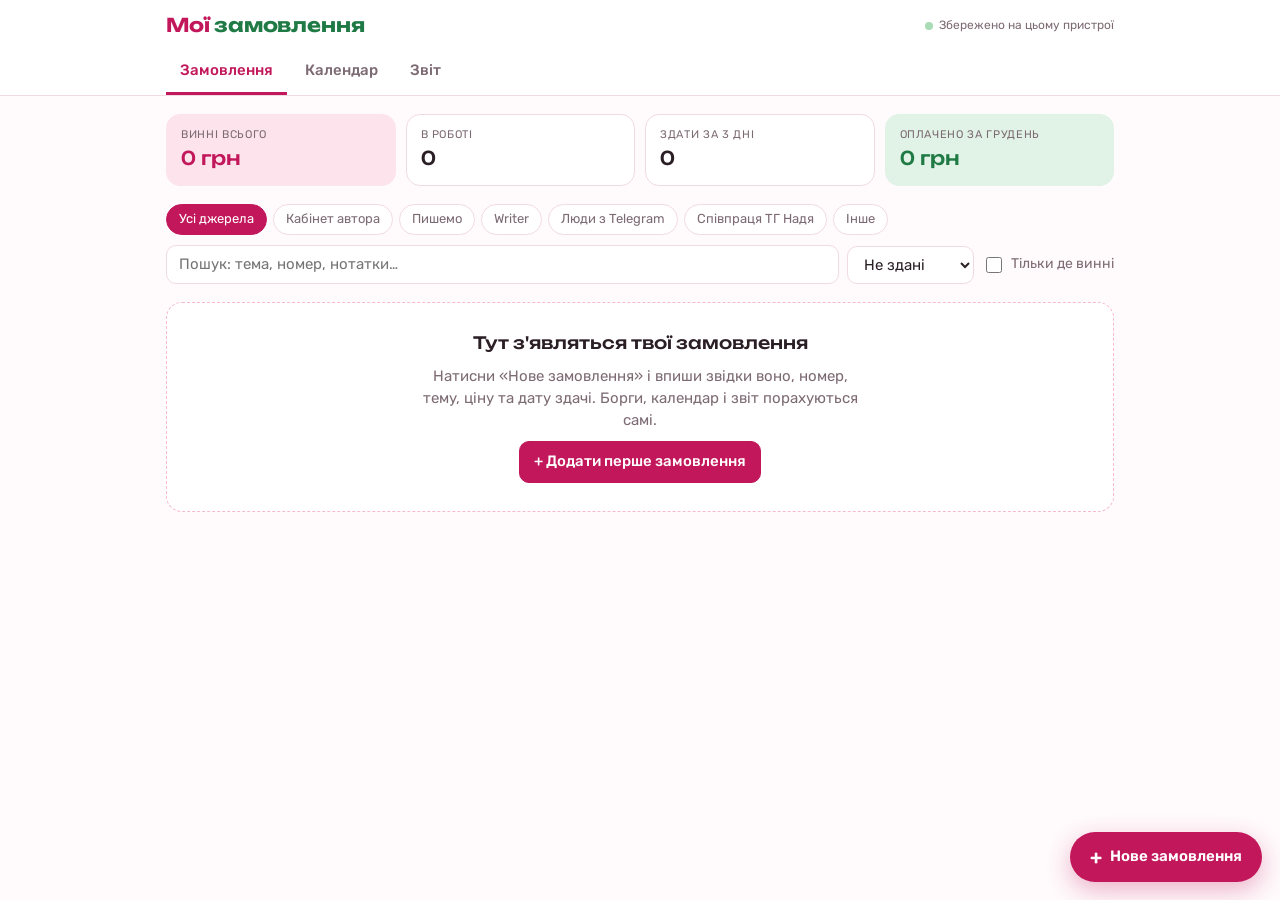
==== zarobitky/index.html @ 58fcaf8e "Add lab and seminar work types to earnings tracker Keep an order's type selectable in the form even " ====
<!doctype html>
<html lang="uk">
<head>
<meta charset="utf-8">
<meta name="viewport" content="width=device-width,initial-scale=1,viewport-fit=cover">
</head>
<body style="margin:0">
<title>Мої замовлення</title>
<link rel="preconnect" href="https://fonts.googleapis.com">
<link rel="preconnect" href="https://fonts.gstatic.com" crossorigin>
<link rel="stylesheet" href="https://fonts.googleapis.com/css2?family=Unbounded:wght@500;700&family=Rubik:wght@400;500;600&display=swap">
<style>
/* Layout: sticky top bar + three tabs (замовлення / календар / звіт), one centered column ≤ 980px; cards stack on phone. */
:root {
  --white: #ffffff;
  --pink-l: #fde4ec;
  --pink-m: #f7b9cc;
  --pink-d: #c2185b;
  --green-l: #e1f3e6;
  --green-m: #a8dbb6;
  --green-d: #1f7a45;
  --ink: #2b1f26;
  --muted: #7d6b74;
  --line: #f1dbe3;
  --bg: #fffafc;
  --warn: #b45309;
  --font-display: "Unbounded", "Rubik", system-ui, sans-serif;
  --font-body: "Rubik", system-ui, -apple-system, "Segoe UI", sans-serif;
  color-scheme: light;
}
* { box-sizing: border-box; }
html, body { background: var(--bg); color: var(--ink); }
body { font-family: var(--font-body); font-size: 15px; line-height: 1.45; -webkit-font-smoothing: antialiased; }
button, input, select, textarea { font: inherit; color: inherit; }
button { cursor: pointer; }
:focus-visible { outline: 2px solid var(--pink-d); outline-offset: 2px; }
.num { font-variant-numeric: tabular-nums; }

.top {
  position: sticky; top: env(safe-area-inset-top, 0px); z-index: 20;
  background: var(--white); border-bottom: 1px solid var(--line);
}
.top-in { max-width: 980px; margin: 0 auto; padding: 12px 16px 0; display: flex; flex-direction: column; gap: 10px; }
.brand { display: flex; align-items: center; justify-content: space-between; gap: 12px; flex-wrap: wrap; }
.brand h1 { font-family: var(--font-display); font-weight: 700; font-size: 19px; margin: 0; letter-spacing: -0.01em; color: var(--pink-d); }
.brand h1 span { color: var(--green-d); }
.save-state { font-size: 12px; color: var(--muted); display: flex; align-items: center; gap: 6px; }
.save-state i { width: 8px; height: 8px; border-radius: 50%; background: var(--green-m); display: inline-block; }
.save-state.busy i { background: var(--pink-m); }
.tabs { display: flex; gap: 4px; overflow-x: auto; }
.tab {
  border: 0; background: none; padding: 10px 14px 11px; font-weight: 500; color: var(--muted);
  border-bottom: 3px solid transparent; white-space: nowrap;
}
.tab[aria-selected="true"] { color: var(--pink-d); border-bottom-color: var(--pink-d); }

main { max-width: 980px; margin: 0 auto; padding: 18px 16px 110px; display: flex; flex-direction: column; gap: 18px; }

.btn {
  border: 1px solid var(--line); background: var(--white); border-radius: 10px; padding: 9px 14px; font-weight: 500;
  display: inline-flex; align-items: center; gap: 6px;
}
.btn:hover { border-color: var(--pink-m); }
.btn.pink { background: var(--pink-d); border-color: var(--pink-d); color: var(--white); }
.btn.pink:hover { background: #a3134b; }
.btn.green { background: var(--green-d); border-color: var(--green-d); color: var(--white); }
.btn.soft-g { background: var(--green-l); border-color: var(--green-l); color: var(--green-d); }
.btn.soft-p { background: var(--pink-l); border-color: var(--pink-l); color: var(--pink-d); }
.btn.sm { padding: 5px 10px; font-size: 13px; border-radius: 8px; }
.btn.ghost { border-color: transparent; background: transparent; }

.fab {
  position: fixed; right: 18px; bottom: calc(18px + env(safe-area-inset-bottom, 0px)); z-index: 30;
  background: var(--pink-d); color: var(--white); border: 0; border-radius: 999px; padding: 14px 20px;
  font-weight: 600; box-shadow: 0 8px 24px rgba(194, 24, 91, .32); display: flex; align-items: center; gap: 8px;
}
.fab b { font-size: 20px; line-height: 1; }

/* summary strip */
.summary { display: grid; grid-template-columns: repeat(4, minmax(0, 1fr)); gap: 10px; }
.stat { background: var(--white); border: 1px solid var(--line); border-radius: 14px; padding: 12px 14px; display: flex; flex-direction: column; gap: 2px; min-width: 0; }
.stat small { font-size: 11px; text-transform: uppercase; letter-spacing: .06em; color: var(--muted); }
.stat strong { font-family: var(--font-display); font-weight: 500; font-size: 19px; white-space: nowrap; overflow: hidden; text-overflow: ellipsis; }
.stat.g { background: var(--green-l); border-color: var(--green-l); }
.stat.g strong { color: var(--green-d); }
.stat.p { background: var(--pink-l); border-color: var(--pink-l); }
.stat.p strong { color: var(--pink-d); }
@media (max-width: 640px) { .summary { grid-template-columns: repeat(2, minmax(0, 1fr)); } }

/* filters */
.filters { display: flex; flex-direction: column; gap: 10px; }
.chips { display: flex; gap: 6px; flex-wrap: wrap; }
.chip {
  border: 1px solid var(--line); background: var(--white); border-radius: 999px; padding: 5px 12px; font-size: 13px; color: var(--muted);
}
.chip[aria-pressed="true"] { background: var(--pink-d); border-color: var(--pink-d); color: var(--white); }
.frow { display: flex; gap: 8px; flex-wrap: wrap; align-items: center; }
.frow input[type="search"], .frow select {
  border: 1px solid var(--line); background: var(--white); border-radius: 10px; padding: 8px 12px; min-width: 0;
}
.frow input[type="search"] { flex: 1 1 200px; }
.check { display: inline-flex; align-items: center; gap: 6px; font-size: 14px; color: var(--muted); }
.check input { accent-color: var(--pink-d); width: 16px; height: 16px; }

/* order cards */
.list { display: flex; flex-direction: column; gap: 10px; }
.group-h { font-size: 12px; text-transform: uppercase; letter-spacing: .07em; color: var(--muted); margin: 8px 0 0; }
.card {
  background: var(--white); border: 1px solid var(--line); border-radius: 14px; padding: 14px 16px;
  display: grid; grid-template-columns: minmax(0, 1fr) auto; gap: 8px 16px; cursor: pointer;
}
.card:hover { border-color: var(--pink-m); }
.card.overdue { border-color: var(--pink-d); }
.c-main { min-width: 0; display: flex; flex-direction: column; gap: 6px; }
.c-meta { display: flex; gap: 6px; flex-wrap: wrap; align-items: center; font-size: 12.5px; color: var(--muted); }
.c-topic { font-weight: 600; font-size: 16px; overflow-wrap: anywhere; }
.src { border-radius: 6px; padding: 2px 8px; font-weight: 500; font-size: 12px; }
.pill { border-radius: 999px; padding: 2px 9px; font-size: 12px; font-weight: 500; }
.st-work { background: var(--pink-l); color: var(--pink-d); }
.st-rev { background: #fff1d6; color: var(--warn); }
.st-done { background: var(--green-l); color: var(--green-d); }
.c-dates { display: flex; gap: 14px; flex-wrap: wrap; font-size: 13px; }
.c-dates span b { font-weight: 500; }
.late { color: var(--pink-d); font-weight: 600; }
.soon { color: var(--warn); font-weight: 600; }
.c-money { text-align: right; display: flex; flex-direction: column; gap: 4px; align-items: flex-end; }
.c-price { font-family: var(--font-display); font-weight: 500; font-size: 17px; }
.c-left { font-size: 13px; }
.c-left.debt { color: var(--pink-d); font-weight: 600; }
.c-left.ok { color: var(--green-d); font-weight: 500; }
.bar { width: 120px; max-width: 100%; height: 6px; border-radius: 99px; background: var(--pink-l); overflow: hidden; }
.bar i { display: block; height: 100%; background: var(--green-d); border-radius: 99px; }
.c-actions { grid-column: 1 / -1; display: flex; gap: 6px; flex-wrap: wrap; }
@media (max-width: 560px) {
  .card { grid-template-columns: minmax(0, 1fr); }
  .c-money { text-align: left; align-items: flex-start; flex-direction: row; flex-wrap: wrap; gap: 4px 12px; align-items: center; }
}

.empty {
  background: var(--white); border: 1px dashed var(--pink-m); border-radius: 16px; padding: 28px 20px; text-align: center;
  display: flex; flex-direction: column; gap: 10px; align-items: center; color: var(--muted);
}
.empty h3 { font-family: var(--font-display); font-weight: 500; color: var(--ink); margin: 0; font-size: 17px; }
.empty p { margin: 0; max-width: 44ch; }

/* calendar */
.cal-head { display: flex; align-items: center; justify-content: space-between; gap: 10px; flex-wrap: wrap; }
.cal-head h2, .rep-head h2 { font-family: var(--font-display); font-weight: 500; font-size: 18px; margin: 0; }
.nav { display: flex; gap: 6px; }
.legend { display: flex; gap: 14px; flex-wrap: wrap; font-size: 12.5px; color: var(--muted); }
.legend span::before { content: ""; display: inline-block; width: 10px; height: 10px; border-radius: 3px; margin-right: 5px; vertical-align: -1px; background: var(--c); }
.cal-wrap { overflow-x: auto; }
.cal { display: grid; grid-template-columns: repeat(7, minmax(0, 1fr)); gap: 4px; min-width: 330px; }
.dow { font-size: 11px; text-transform: uppercase; letter-spacing: .06em; color: var(--muted); text-align: center; padding: 4px 0; }
.day {
  background: var(--white); border: 1px solid var(--line); border-radius: 10px; min-height: 84px; padding: 5px;
  display: flex; flex-direction: column; gap: 3px; text-align: left; min-width: 0;
}
.day.out { background: transparent; border-color: transparent; color: var(--muted); opacity: .5; }
.day.today { border-color: var(--green-d); box-shadow: inset 0 0 0 1px var(--green-d); }
.day.sel { background: var(--pink-l); border-color: var(--pink-m); }
.day .d { font-size: 12.5px; font-weight: 600; }
.ev { font-size: 11px; border-radius: 5px; padding: 1px 5px; white-space: nowrap; overflow: hidden; text-overflow: ellipsis; }
.ev.dl { background: var(--pink-m); color: #6b0f33; }
.ev.dl.done { background: var(--pink-l); color: var(--muted); text-decoration: line-through; }
.ev.sub { background: var(--green-m); color: #0f3d22; }
.ev.got { background: var(--white); border: 1px solid var(--green-m); color: var(--green-d); }
.ev.more { color: var(--muted); padding-left: 2px; }
@media (max-width: 560px) {
  .day { min-height: 58px; padding: 4px 3px; }
  .ev { font-size: 0; height: 5px; padding: 0; }
  .ev.more { font-size: 10px; height: auto; }
}
.daylist { display: flex; flex-direction: column; gap: 8px; }
.daylist h3 { margin: 0; font-size: 15px; font-weight: 600; }

/* report */
.rep-head { display: flex; align-items: center; justify-content: space-between; gap: 10px; flex-wrap: wrap; }
.panel { background: var(--white); border: 1px solid var(--line); border-radius: 16px; padding: 16px; display: flex; flex-direction: column; gap: 12px; min-width: 0; }
.panel h3 { margin: 0; font-family: var(--font-display); font-weight: 500; font-size: 15px; }
.two { display: grid; grid-template-columns: repeat(2, minmax(0, 1fr)); gap: 14px; }
@media (max-width: 720px) { .two { grid-template-columns: minmax(0, 1fr); } }
.money-split { display: flex; height: 14px; border-radius: 99px; overflow: hidden; background: var(--pink-l); }
.money-split i { display: block; background: var(--green-d); }
.ms-legend { display: flex; justify-content: space-between; gap: 10px; flex-wrap: wrap; font-size: 13px; }
.tbl-wrap { overflow-x: auto; }
table { width: 100%; border-collapse: collapse; font-size: 13.5px; }
th { text-align: left; font-weight: 500; color: var(--muted); font-size: 11.5px; text-transform: uppercase; letter-spacing: .05em; padding: 6px 8px; border-bottom: 1px solid var(--line); white-space: nowrap; }
td { padding: 8px; border-bottom: 1px solid var(--line); vertical-align: top; }
td.r, th.r { text-align: right; white-space: nowrap; }
tr.clk { cursor: pointer; }
tr.clk:hover td { background: var(--bg); }
tfoot td { font-weight: 600; border-bottom: 0; }
.srcbar { display: flex; flex-direction: column; gap: 8px; }
.srcbar .row { display: grid; grid-template-columns: 130px minmax(0, 1fr) 80px; gap: 10px; align-items: center; font-size: 13px; }
.srcbar .track { height: 10px; border-radius: 99px; background: var(--pink-l); overflow: hidden; }
.srcbar .track i { display: block; height: 100%; background: var(--pink-d); border-radius: 99px; }
@media (max-width: 480px) { .srcbar .row { grid-template-columns: 96px minmax(0, 1fr) 64px; } }
.muted { color: var(--muted); }
.backup textarea { width: 100%; min-height: 90px; border: 1px solid var(--line); border-radius: 10px; padding: 10px; font-size: 12.5px; font-family: ui-monospace, Menlo, monospace; }

/* modal form */
.modal-bg { position: fixed; inset: 0; background: rgba(43, 31, 38, .38); z-index: 50; display: flex; align-items: flex-end; justify-content: center; }
@media (min-width: 700px) { .modal-bg { align-items: center; padding: 24px; } }
.modal {
  background: var(--white); width: 100%; max-width: 640px; max-height: 92vh; overflow-y: auto; border-radius: 20px 20px 0 0;
  padding: 18px 16px calc(18px + env(safe-area-inset-bottom, 0px));
}
@media (min-width: 700px) { .modal { border-radius: 20px; padding: 22px; } }
.modal h2 { font-family: var(--font-display); font-weight: 500; font-size: 18px; margin: 0 0 14px; color: var(--pink-d); }
.form { display: grid; grid-template-columns: repeat(2, minmax(0, 1fr)); gap: 12px; }
.form .full { grid-column: 1 / -1; }
.fsec { grid-column: 1 / -1; font-size: 11.5px; text-transform: uppercase; letter-spacing: .07em; color: var(--green-d); font-weight: 600; margin-top: 6px; border-top: 1px solid var(--line); padding-top: 12px; }
.field { display: flex; flex-direction: column; gap: 4px; min-width: 0; }
.field label { font-size: 12.5px; color: var(--muted); }
.field input, .field select, .field textarea {
  border: 1px solid var(--line); border-radius: 10px; padding: 9px 11px; background: var(--white); width: 100%; min-width: 0;
}
.field input:focus, .field select:focus, .field textarea:focus { border-color: var(--pink-d); outline: none; }
.field textarea { min-height: 64px; resize: vertical; }
.calc { background: var(--green-l); color: var(--green-d); border-radius: 10px; padding: 9px 11px; font-weight: 600; }
.calc.debt { background: var(--pink-l); color: var(--pink-d); }
.inline-btns { display: flex; gap: 6px; flex-wrap: wrap; }
.modal-foot { display: flex; justify-content: space-between; gap: 8px; flex-wrap: wrap; margin-top: 18px; }
.modal-foot .right { display: flex; gap: 8px; }
.confirm-del { display: flex; gap: 6px; align-items: center; flex-wrap: wrap; font-size: 13px; color: var(--pink-d); }
@media (max-width: 480px) { .form { grid-template-columns: minmax(0, 1fr); } }

.toast {
  position: fixed; left: 50%; bottom: calc(84px + env(safe-area-inset-bottom, 0px)); transform: translateX(-50%); z-index: 60;
  background: var(--green-d); color: var(--white); padding: 10px 16px; border-radius: 12px; font-size: 14px; box-shadow: 0 6px 18px rgba(31, 122, 69, .3);
}
.toast.err { background: var(--pink-d); }
@media (prefers-reduced-motion: no-preference) {
  .modal { animation: up .18s ease-out; }
  @keyframes up { from { transform: translateY(16px); opacity: .6; } to { transform: none; opacity: 1; } }
}
</style>

<header class="top">
  <div class="top-in">
    <div class="brand">
      <h1>Мої <span>замовлення</span></h1>
      <div class="save-state busy" id="saveState"><i></i><span>Завантаження…</span></div>
    </div>
    <nav class="tabs" role="tablist">
      <button class="tab" role="tab" id="tab-orders" data-tab="orders" aria-selected="true">Замовлення</button>
      <button class="tab" role="tab" id="tab-cal" data-tab="cal" aria-selected="false">Календар</button>
      <button class="tab" role="tab" id="tab-rep" data-tab="rep" aria-selected="false">Звіт</button>
    </nav>
  </div>
</header>

<main id="view"></main>

<button class="fab" id="addBtn" type="button"><b>+</b> Нове замовлення</button>
<div id="modalRoot"></div>
<div id="toastRoot"></div>

<script>
(() => {
  const SOURCES = [
    { id: "kabinet", name: "Кабінет автора", bg: "#fde4ec", fg: "#c2185b" },
    { id: "pyshemo", name: "Пишемо", bg: "#e1f3e6", fg: "#1f7a45" },
    { id: "writer", name: "Writer", bg: "#c2185b", fg: "#ffffff" },
    { id: "tg", name: "Люди з Telegram", bg: "#1f7a45", fg: "#ffffff" },
    { id: "nadya", name: "Співпраця ТГ Надя", bg: "#f7b9cc", fg: "#6b0f33" },
    { id: "other", name: "Інше", bg: "#f3eef0", fg: "#7d6b74" },
  ];
  const TYPES = ["Реферат", "Есе", "Контрольна", "Курсова", "Дипломна", "Магістерська", "Практичні", "Семінарські", "Лабораторна", "Звіт з практики", "Презентація", "Тези / стаття", "Інше"];
  const STATUSES = { work: "В роботі", rev: "На правках", done: "Здано" };
  const LS_KEY = "zarobitky.orders.v1";

  const srcById = id => SOURCES.find(s => s.id === id) || SOURCES[SOURCES.length - 1];
  const esc = s => String(s ?? "").replace(/[&<>"']/g, c => ({ "&": "&amp;", "<": "&lt;", ">": "&gt;", '"': "&quot;", "'": "&#39;" }[c]));
  const money = n => (Math.round((+n || 0) * 100) / 100).toLocaleString("uk-UA") + " грн";
  const pad = n => String(n).padStart(2, "0");
  const iso = d => `${d.getFullYear()}-${pad(d.getMonth() + 1)}-${pad(d.getDate())}`;
  const parse = s => { const [y, m, d] = s.split("-").map(Number); return new Date(y, m - 1, d); };
  const todayIso = () => iso(new Date());
  const fmtDate = s => s ? parse(s).toLocaleDateString("uk-UA", { day: "numeric", month: "short" }) : "—";
  const monthKey = s => s ? s.slice(0, 7) : "";
  const left = o => Math.max(0, (+o.price || 0) - (+o.paid || 0));
  const daysTo = s => Math.round((parse(s) - parse(todayIso())) / 86400000);
  const monthName = (y, m) => { const t = new Date(y, m, 1).toLocaleDateString("uk-UA", { month: "long", year: "numeric" }); return t.charAt(0).toUpperCase() + t.slice(1); };

  const state = {
    orders: [],
    tab: "orders",
    filterSrc: "all",
    filterStatus: "active",
    search: "",
    onlyDebt: false,
    calY: new Date().getFullYear(),
    calM: new Date().getMonth(),
    calSel: todayIso(),
    repY: new Date().getFullYear(),
    repM: new Date().getMonth(),
  };

  // ---------- storage: cloud (artifact db) when available, otherwise this device ----------
  const store = { mode: "local", col: null };

  function setSaveState(text, busy) {
    const el = document.getElementById("saveState");
    el.classList.toggle("busy", !!busy);
    el.querySelector("span").textContent = text;
  }
  function savedLabel() {
    return store.mode === "cloud" ? "Збережено в акаунті" : "Збережено на цьому пристрої";
  }
  function loadLocal() {
    try { state.orders = JSON.parse(localStorage.getItem(LS_KEY) || "[]"); } catch { state.orders = []; }
  }
  function saveLocal() {
    try { localStorage.setItem(LS_KEY, JSON.stringify(state.orders)); return true; } catch { return false; }
  }

  async function initStore() {
    if (window.claude && typeof window.claude.use === "function") {
      try {
        const [db, user] = await Promise.all([window.claude.use("db"), window.claude.use("user")]);
        const uid = db && user ? await user.id() : null;
        if (db && uid) {
          store.mode = "cloud";
          store.col = db.collection("data/users/" + uid);
          store.col.onSnapshot(snap => {
            state.orders = snap.docs.map(d => ({ ...d.data(), id: d.id }));
            setSaveState(savedLabel());
            render();
          }, () => {
            setSaveState("Немає зв'язку зі сховищем", true);
          });
          return;
        }
      } catch { /* fall through to local */ }
    }
    store.mode = "local";
    loadLocal();
    setSaveState(savedLabel());
    render();
  }

  async function persist(order) {
    const i = state.orders.findIndex(o => o.id === order.id);
    if (i >= 0) state.orders[i] = order; else state.orders.push(order);
    render();
    if (store.mode === "cloud") {
      setSaveState("Зберігаю…", true);
      const { id, ...body } = order;
      try { await store.col.doc(id).set(body); setSaveState(savedLabel()); }
      catch (e) { setSaveState("Не збереглося", true); toast("Не вдалося зберегти. Перевір інтернет і спробуй ще раз.", true); }
    } else if (!saveLocal()) {
      toast("Браузер не дає зберегти дані на пристрої.", true);
    }
  }
  async function remove(id) {
    state.orders = state.orders.filter(o => o.id !== id);
    render();
    if (store.mode === "cloud") {
      try { await store.col.doc(id).delete(); } catch { toast("Не вдалося видалити. Спробуй ще раз.", true); }
    } else saveLocal();
  }
  const newId = () => "o" + Date.now().toString(36) + Math.random().toString(36).slice(2, 6);

  // ---------- helpers ----------
  function toast(msg, err) {
    const root = document.getElementById("toastRoot");
    root.innerHTML = `<div class="toast${err ? " err" : ""}">${esc(msg)}</div>`;
    clearTimeout(toast.t);
    toast.t = setTimeout(() => (root.innerHTML = ""), 2600);
  }
  function srcTag(id) {
    const s = srcById(id);
    return `<span class="src" style="background:${s.bg};color:${s.fg}">${esc(s.name)}</span>`;
  }
  function statusPill(o) {
    const cls = o.status === "done" ? "st-done" : o.status === "rev" ? "st-rev" : "st-work";
    return `<span class="pill ${cls}">${STATUSES[o.status] || STATUSES.work}</span>`;
  }
  function deadlineText(o) {
    if (!o.deadline) return `<span>Здати: <b>—</b></span>`;
    if (o.status === "done") return `<span>Здати: <b>${fmtDate(o.deadline)}</b></span>`;
    const d = daysTo(o.deadline);
    let extra = "";
    if (d < 0) extra = ` <span class="late">прострочено ${-d} дн.</span>`;
    else if (d === 0) extra = ` <span class="late">сьогодні</span>`;
    else if (d <= 3) extra = ` <span class="soon">через ${d} дн.</span>`;
    else extra = ` <span class="muted">через ${d} дн.</span>`;
    return `<span>Здати: <b>${fmtDate(o.deadline)}</b>${extra}</span>`;
  }
  function card(o, withActions = true) {
    const l = left(o);
    const pct = o.price ? Math.min(100, (o.paid / o.price) * 100) : 0;
    const overdue = o.status !== "done" && o.deadline && daysTo(o.deadline) < 0;
    const actions = [];
    if (l > 0) actions.push(`<button class="btn sm soft-g" data-act="paidfull" data-id="${o.id}">Оплачено повністю</button>`);
    if (o.status !== "done") actions.push(`<button class="btn sm soft-p" data-act="submit" data-id="${o.id}">Здала сьогодні</button>`);
    return `<article class="card${overdue ? " overdue" : ""}" data-open="${o.id}">
      <div class="c-main">
        <div class="c-meta">${srcTag(o.source)}${o.orderNo ? `<span class="num">№ ${esc(o.orderNo)}</span>` : ""}${o.type ? `<span>· ${esc(o.type)}</span>` : ""}${statusPill(o)}</div>
        <div class="c-topic">${esc(o.topic || "Без теми")}</div>
        <div class="c-dates num">
          ${deadlineText(o)}
          ${o.submitted ? `<span>Здала: <b>${fmtDate(o.submitted)}</b></span>` : ""}
          ${o.uniq !== "" && o.uniq != null ? `<span>Унікальність: <b>${esc(o.uniq)}%</b></span>` : ""}
          ${+o.revCount ? `<span>Правки: <b>${+o.revCount}</b></span>` : ""}
        </div>
      </div>
      <div class="c-money num">
        <div class="c-price">${money(o.price)}</div>
        <div class="bar" title="Оплачено ${Math.round(pct)}%"><i style="width:${pct}%"></i></div>
        <div class="c-left ${l > 0 ? "debt" : "ok"}">${l > 0 ? `Винні ${money(l)}` : "Оплачено"}</div>
      </div>
      ${withActions && actions.length ? `<div class="c-actions">${actions.join("")}</div>` : ""}
    </article>`;
  }

  // ---------- views ----------
  function viewOrders() {
    const all = state.orders;
    const active = all.filter(o => o.status !== "done");
    const debtTotal = all.reduce((s, o) => s + left(o), 0);
    const mk = monthKey(todayIso());
    const paidMonth = all.filter(o => monthKey(o.received) === mk).reduce((s, o) => s + (+o.paid || 0), 0);
    const near = active.filter(o => o.deadline && daysTo(o.deadline) <= 3).length;

    let list = all.slice();
    if (state.filterSrc !== "all") list = list.filter(o => o.source === state.filterSrc);
    if (state.filterStatus === "active") list = list.filter(o => o.status !== "done");
    else if (state.filterStatus !== "all") list = list.filter(o => o.status === state.filterStatus);
    if (state.onlyDebt) list = list.filter(o => left(o) > 0);
    const q = state.search.trim().toLowerCase();
    if (q) list = list.filter(o => [o.topic, o.orderNo, o.type, o.notes, o.revNote, srcById(o.source).name].join(" ").toLowerCase().includes(q));
    list.sort((a, b) => {
      const ad = a.status === "done", bd = b.status === "done";
      if (ad !== bd) return ad ? 1 : -1;
      if (ad) return (b.submitted || "").localeCompare(a.submitted || "");
      return (a.deadline || "9999").localeCompare(b.deadline || "9999");
    });

    const chips = [`<button class="chip" data-src="all" aria-pressed="${state.filterSrc === "all"}">Усі джерела</button>`]
      .concat(SOURCES.map(s => `<button class="chip" data-src="${s.id}" aria-pressed="${state.filterSrc === s.id}">${esc(s.name)}</button>`)).join("");

    let body;
    if (!all.length) {
      body = `<div class="empty">
        <h3>Тут з'являться твої замовлення</h3>
        <p>Натисни «Нове замовлення» і впиши звідки воно, номер, тему, ціну та дату здачі. Борги, календар і звіт порахуються самі.</p>
        <button class="btn pink" data-act="new">+ Додати перше замовлення</button>
      </div>`;
    } else if (!list.length) {
      body = `<div class="empty"><h3>Нічого не знайдено</h3><p>Зміни фільтри або пошук.</p></div>`;
    } else {
      body = list.map(o => card(o)).join("");
    }

    return `
      <section class="summary num">
        <div class="stat p"><small>Винні всього</small><strong>${money(debtTotal)}</strong></div>
        <div class="stat"><small>В роботі</small><strong>${active.length}</strong></div>
        <div class="stat"><small>Здати за 3 дні</small><strong>${near}</strong></div>
        <div class="stat g"><small>Оплачено за ${new Date().toLocaleDateString("uk-UA", { month: "long" })}</small><strong>${money(paidMonth)}</strong></div>
      </section>
      <section class="filters">
        <div class="chips">${chips}</div>
        <div class="frow">
          <input type="search" id="search" placeholder="Пошук: тема, номер, нотатки…" value="${esc(state.search)}">
          <select id="statusFilter">
            <option value="active"${state.filterStatus === "active" ? " selected" : ""}>Не здані</option>
            <option value="all"${state.filterStatus === "all" ? " selected" : ""}>Усі</option>
            <option value="work"${state.filterStatus === "work" ? " selected" : ""}>В роботі</option>
            <option value="rev"${state.filterStatus === "rev" ? " selected" : ""}>На правках</option>
            <option value="done"${state.filterStatus === "done" ? " selected" : ""}>Здано</option>
          </select>
          <label class="check"><input type="checkbox" id="onlyDebt"${state.onlyDebt ? " checked" : ""}> Тільки де винні</label>
        </div>
      </section>
      <section class="list">${body}</section>`;
  }

  function viewCal() {
    const { calY: y, calM: m } = state;
    const first = new Date(y, m, 1);
    const start = new Date(y, m, 1 - ((first.getDay() + 6) % 7));
    const today = todayIso();
    const byDay = {};
    const add = (d, kind, o) => { if (!d) return; (byDay[d] ||= []).push({ kind, o }); };
    state.orders.forEach(o => { add(o.deadline, "dl", o); add(o.submitted, "sub", o); add(o.received, "got", o); });
    const order = { dl: 0, sub: 1, got: 2 };
    let cells = ["Пн", "Вт", "Ср", "Чт", "Пт", "Сб", "Нд"].map(d => `<div class="dow">${d}</div>`).join("");
    for (let i = 0; i < 42; i++) {
      const d = new Date(start); d.setDate(start.getDate() + i);
      if (i >= 35 && d.getMonth() !== m) break;
      const key = iso(d);
      const evs = (byDay[key] || []).sort((a, b) => order[a.kind] - order[b.kind]);
      const shown = evs.slice(0, 3).map(e => {
        const cls = e.kind === "dl" ? `dl${e.o.status === "done" ? " done" : ""}` : e.kind;
        return `<div class="ev ${cls}">${esc(e.o.topic || e.o.orderNo || "Замовлення")}</div>`;
      }).join("");
      const more = evs.length > 3 ? `<div class="ev more">ще ${evs.length - 3}</div>` : "";
      const cls = ["day", d.getMonth() !== m ? "out" : "", key === today ? "today" : "", key === state.calSel ? "sel" : ""].join(" ");
      cells += `<button class="${cls}" data-day="${key}" aria-label="${key}"><span class="d">${d.getDate()}</span>${shown}${more}</button>`;
    }
    const sel = (byDay[state.calSel] || []);
    const kindName = { dl: "Дедлайн", sub: "Здала", got: "Отримала замовлення" };
    const selHtml = sel.length
      ? sel.sort((a, b) => order[a.kind] - order[b.kind]).map(e => `<div class="group-h">${kindName[e.kind]}</div>${card(e.o, false)}`).join("")
      : `<p class="muted">На цей день нічого немає.</p>`;
    return `
      <section class="cal-head">
        <h2>${monthName(y, m)}</h2>
        <div class="nav">
          <button class="btn sm" data-cal="-1" aria-label="Попередній місяць">←</button>
          <button class="btn sm" data-cal="0">Сьогодні</button>
          <button class="btn sm" data-cal="1" aria-label="Наступний місяць">→</button>
        </div>
      </section>
      <div class="legend">
        <span style="--c:var(--pink-m)">Дедлайн</span>
        <span style="--c:var(--green-m)">Здала</span>
        <span style="--c:var(--green-l);">Отримала</span>
      </div>
      <div class="cal-wrap"><div class="cal">${cells}</div></div>
      <section class="daylist">
        <h3>${parse(state.calSel).toLocaleDateString("uk-UA", { weekday: "long", day: "numeric", month: "long" })}</h3>
        ${selHtml}
      </section>`;
  }

  function viewRep() {
    const { repY: y, repM: m } = state;
    const mk = `${y}-${pad(m + 1)}`;
    const given = state.orders.filter(o => monthKey(o.received) === mk).sort((a, b) => (a.received || "").localeCompare(b.received || ""));
    const done = state.orders.filter(o => monthKey(o.submitted) === mk);
    const doneOfGiven = given.filter(o => o.status === "done").length;
    const sum = given.reduce((s, o) => s + (+o.price || 0), 0);
    const paid = given.reduce((s, o) => s + (+o.paid || 0), 0);
    const owed = Math.max(0, sum - paid);
    const allOwed = state.orders.reduce((s, o) => s + left(o), 0);
    const paidPct = sum ? (paid / sum) * 100 : 0;

    const bySrc = SOURCES.map(s => {
      const g = given.filter(o => o.source === s.id);
      return { s, n: g.length, sum: g.reduce((a, o) => a + (+o.price || 0), 0), paid: g.reduce((a, o) => a + (+o.paid || 0), 0) };
    }).filter(r => r.n);
    const maxSum = Math.max(1, ...bySrc.map(r => r.sum));

    const byType = {};
    given.forEach(o => { const t = o.type || "Без типу"; byType[t] = (byType[t] || 0) + 1; });

    const debtors = SOURCES.map(s => {
      const os = state.orders.filter(o => o.source === s.id && left(o) > 0);
      return { s, os, total: os.reduce((a, o) => a + left(o), 0) };
    }).filter(r => r.total > 0);

    const givenRows = given.map(o => `<tr class="clk" data-open="${o.id}">
        <td class="num">${fmtDate(o.received)}</td>
        <td>${esc(o.topic || "Без теми")}<div class="muted" style="font-size:12px">${esc(srcById(o.source).name)}${o.orderNo ? " · № " + esc(o.orderNo) : ""}${o.type ? " · " + esc(o.type) : ""}</div></td>
        <td>${statusPill(o)}</td>
        <td class="r num">${money(o.price)}</td>
        <td class="r num">${money(o.paid)}</td>
        <td class="r num" style="color:${left(o) ? "var(--pink-d)" : "var(--green-d)"}">${money(left(o))}</td>
      </tr>`).join("");

    return `
      <section class="rep-head">
        <h2>Звіт · ${monthName(y, m)}</h2>
        <div class="nav">
          <button class="btn sm" data-rep="-1" aria-label="Попередній місяць">←</button>
          <button class="btn sm" data-rep="0">Цей місяць</button>
          <button class="btn sm" data-rep="1" aria-label="Наступний місяць">→</button>
        </div>
      </section>
      <section class="summary num">
        <div class="stat"><small>Дали робіт</small><strong>${given.length}</strong></div>
        <div class="stat g"><small>Здала за місяць</small><strong>${done.length}</strong></div>
        <div class="stat g"><small>Виплатили</small><strong>${money(paid)}</strong></div>
        <div class="stat p"><small>Ще мають заплатити</small><strong>${money(owed)}</strong></div>
      </section>
      <section class="two">
        <div class="panel">
          <h3>Гроші за замовлення цього місяця</h3>
          <div class="c-price num">${money(sum)} <span class="muted" style="font-size:13px;font-family:var(--font-body)">загалом</span></div>
          <div class="money-split" title="Оплачено ${Math.round(paidPct)}%"><i style="width:${paidPct}%"></i></div>
          <div class="ms-legend num"><span style="color:var(--green-d)">Оплачено ${money(paid)} (${Math.round(paidPct)}%)</span><span style="color:var(--pink-d)">Залишок ${money(owed)}</span></div>
          <div class="muted" style="font-size:13px">З робіт, що дали цього місяця, вже здано ${doneOfGiven} з ${given.length}. Борг за всі місяці разом: <b style="color:var(--pink-d)">${money(allOwed)}</b>.</div>
        </div>
        <div class="panel">
          <h3>Звідки замовлення</h3>
          ${bySrc.length ? `<div class="srcbar num">${bySrc.map(r => `<div class="row"><span>${esc(r.s.name)}</span><div class="track"><i style="width:${(r.sum / maxSum) * 100}%;background:${r.s.fg === "#ffffff" ? r.s.bg : r.s.fg}"></i></div><span style="text-align:right">${r.n} шт.</span></div>`).join("")}</div>
          <div class="tbl-wrap"><table class="num"><thead><tr><th>Джерело</th><th class="r">Сума</th><th class="r">Оплачено</th><th class="r">Винні</th></tr></thead><tbody>
          ${bySrc.map(r => `<tr><td>${esc(r.s.name)}</td><td class="r">${money(r.sum)}</td><td class="r">${money(r.paid)}</td><td class="r">${money(r.sum - r.paid)}</td></tr>`).join("")}
          </tbody></table></div>` : `<p class="muted">У цьому місяці замовлень ще немає.</p>`}
        </div>
      </section>
      <section class="panel">
        <h3>Які роботи давали (${given.length})</h3>
        ${Object.keys(byType).length ? `<div class="chips">${Object.entries(byType).sort((a, b) => b[1] - a[1]).map(([t, n]) => `<span class="pill st-done">${esc(t)}: ${n}</span>`).join("")}</div>` : ""}
        ${given.length ? `<div class="tbl-wrap"><table><thead><tr><th>Дали</th><th>Тема</th><th>Статус</th><th class="r">Ціна</th><th class="r">Оплачено</th><th class="r">Винні</th></tr></thead>
          <tbody>${givenRows}</tbody>
          <tfoot class="num"><tr><td colspan="3">Разом</td><td class="r">${money(sum)}</td><td class="r">${money(paid)}</td><td class="r">${money(owed)}</td></tr></tfoot></table></div>`
          : `<p class="muted">Дата «Коли дали» визначає місяць замовлення. Додай замовлення, і воно з'явиться тут.</p>`}
      </section>
      <section class="panel">
        <h3>Хто ще винен (за весь час)</h3>
        ${debtors.length ? `<div class="tbl-wrap"><table class="num"><thead><tr><th>Джерело</th><th>Замовлення</th><th class="r">Винні</th></tr></thead><tbody>
          ${debtors.map(r => `<tr><td>${esc(r.s.name)}</td><td>${r.os.map(o => esc(o.orderNo ? "№ " + o.orderNo : (o.topic || "").slice(0, 30))).join(", ")}</td><td class="r" style="color:var(--pink-d)">${money(r.total)}</td></tr>`).join("")}
          </tbody><tfoot><tr><td colspan="2">Разом</td><td class="r">${money(allOwed)}</td></tr></tfoot></table></div>` : `<p class="muted">Ніхто нічого не винен.</p>`}
      </section>
      <section class="panel backup">
        <h3>Резервна копія</h3>
        <p class="muted" style="margin:0;font-size:13px">${store.mode === "cloud" ? "Дані зберігаються у твоєму акаунті Claude." : "Дані зберігаються тільки в цьому браузері."} Можна скопіювати всі замовлення текстом і вставити назад на іншому пристрої.</p>
        <div class="inline-btns"><button class="btn sm" data-act="copyjson">Скопіювати всі дані</button></div>
        <textarea id="importBox" placeholder="Встав сюди скопійовані дані, щоб відновити їх"></textarea>
        <div class="inline-btns"><button class="btn sm soft-g" data-act="import">Відновити з тексту</button></div>
      </section>`;
  }

  function render() {
    const view = document.getElementById("view");
    const active = document.activeElement;
    const focusId = active && active.id && view.contains(active) ? active.id : null;
    const caret = focusId === "search" ? active.selectionStart : null;
    view.innerHTML = state.tab === "orders" ? viewOrders() : state.tab === "cal" ? viewCal() : viewRep();
    document.querySelectorAll(".tab").forEach(t => t.setAttribute("aria-selected", String(t.dataset.tab === state.tab)));
    if (focusId) {
      const el = document.getElementById(focusId);
      if (el) { el.focus(); if (caret != null) el.setSelectionRange(caret, caret); }
    }
  }

  // ---------- form ----------
  function openForm(o) {
    const isNew = !o;
    o = o || { id: newId(), source: state.filterSrc !== "all" ? state.filterSrc : "kabinet", orderNo: "", topic: "", type: "", price: "", paid: "", received: todayIso(), deadline: "", uniq: "", submitted: "", status: "work", revCount: 0, revNote: "", notes: "", payNote: "" };
    const opt = (arr, val) => arr.map(x => `<option value="${esc(x.v)}"${x.v === val ? " selected" : ""}>${esc(x.t)}</option>`).join("");
    document.getElementById("modalRoot").innerHTML = `
      <div class="modal-bg" id="modalBg">
        <form class="modal" id="orderForm" novalidate>
          <h2>${isNew ? "Нове замовлення" : "Замовлення"}</h2>
          <div class="form">
            <div class="field"><label for="f-source">Звідки</label><select id="f-source">${opt(SOURCES.map(s => ({ v: s.id, t: s.name })), o.source)}</select></div>
            <div class="field"><label for="f-orderNo">Номер замовлення</label><input id="f-orderNo" value="${esc(o.orderNo)}" placeholder="напр. 48213"></div>
            <div class="field full"><label for="f-topic">Тема</label><input id="f-topic" value="${esc(o.topic)}" placeholder="Тема роботи"></div>
            <div class="field"><label for="f-type">Тип роботи</label><select id="f-type"><option value="">—</option>${opt((o.type && !TYPES.includes(o.type) ? [...TYPES, o.type] : TYPES).map(t => ({ v: t, t })), o.type)}</select></div>
            <div class="field"><label for="f-uniq">Унікальність, %</label><input id="f-uniq" type="number" inputmode="decimal" min="0" max="100" step="0.1" value="${esc(o.uniq)}" placeholder="напр. 85"></div>

            <div class="fsec">Оплата</div>
            <div class="field"><label for="f-price">Ціна, грн</label><input id="f-price" type="number" inputmode="decimal" min="0" step="1" value="${esc(o.price)}"></div>
            <div class="field"><label for="f-paid">Скільки оплатили, грн</label><input id="f-paid" type="number" inputmode="decimal" min="0" step="1" value="${esc(o.paid)}"></div>
            <div class="field"><label>Ще мають оплатити</label><div class="calc num" id="f-left"></div></div>
            <div class="field"><label>Швидко</label><div class="inline-btns">
              <button type="button" class="btn sm" data-pay="50">50%</button>
              <button type="button" class="btn sm" data-pay="100">100%</button>
              <button type="button" class="btn sm" data-pay="0">0</button>
            </div></div>
            <div class="field full"><label for="f-payNote">Нотатка про оплату</label><input id="f-payNote" value="${esc(o.payNote)}" placeholder="напр. решту після захисту, карта Моно"></div>

            <div class="fsec">Дати</div>
            <div class="field"><label for="f-received">Коли дали</label><input id="f-received" type="date" value="${esc(o.received)}"></div>
            <div class="field"><label for="f-deadline">Дата здачі (дедлайн)</label><input id="f-deadline" type="date" value="${esc(o.deadline)}"></div>
            <div class="field"><label for="f-submitted">Коли я здала</label><input id="f-submitted" type="date" value="${esc(o.submitted)}"></div>
            <div class="field"><label for="f-status">Статус</label><select id="f-status">${opt(Object.entries(STATUSES).map(([v, t]) => ({ v, t })), o.status)}</select></div>

            <div class="fsec">Правки та нотатки</div>
            <div class="field"><label for="f-revCount">Кількість правок</label><input id="f-revCount" type="number" min="0" step="1" value="${esc(o.revCount || 0)}"></div>
            <div class="field"><label>&nbsp;</label><div class="inline-btns"><button type="button" class="btn sm soft-p" id="revPlus">+ правка</button></div></div>
            <div class="field full"><label for="f-revNote">Що просили виправити</label><textarea id="f-revNote" placeholder="Зауваження викладача, до якої дати">${esc(o.revNote)}</textarea></div>
            <div class="field full"><label for="f-notes">Нотатки</label><textarea id="f-notes" placeholder="Методичка, обсяг сторінок, контакт замовника…">${esc(o.notes)}</textarea></div>
          </div>
          <div class="modal-foot">
            <div id="delZone">${isNew ? "" : `<button type="button" class="btn ghost" id="delBtn" style="color:var(--pink-d)">Видалити</button>`}</div>
            <div class="right">
              <button type="button" class="btn" id="cancelBtn">Скасувати</button>
              <button type="submit" class="btn pink">Зберегти</button>
            </div>
          </div>
        </form>
      </div>`;
    const f = id => document.getElementById("f-" + id);
    const upd = () => {
      const l = Math.max(0, (+f("price").value || 0) - (+f("paid").value || 0));
      f("left").textContent = l > 0 ? money(l) : "Нічого";
      f("left").classList.toggle("debt", l > 0);
    };
    upd();
    f("price").addEventListener("input", upd);
    f("paid").addEventListener("input", upd);
    f("submitted").addEventListener("change", () => { if (f("submitted").value && f("status").value === "work") f("status").value = "done"; });
    document.querySelectorAll("[data-pay]").forEach(b => b.addEventListener("click", () => {
      f("paid").value = Math.round((+f("price").value || 0) * (+b.dataset.pay) / 100); upd();
    }));
    document.getElementById("revPlus").addEventListener("click", () => { f("revCount").value = (+f("revCount").value || 0) + 1; f("status").value = "rev"; });
    const close = () => (document.getElementById("modalRoot").innerHTML = "");
    document.getElementById("cancelBtn").addEventListener("click", close);
    document.getElementById("modalBg").addEventListener("click", e => { if (e.target.id === "modalBg") close(); });
    const del = document.getElementById("delBtn");
    if (del) del.addEventListener("click", () => {
      document.getElementById("delZone").innerHTML = `<div class="confirm-del">Точно видалити? <button type="button" class="btn sm pink" id="delYes">Так, видалити</button><button type="button" class="btn sm" id="delNo">Ні</button></div>`;
      document.getElementById("delYes").addEventListener("click", () => { remove(o.id); close(); toast("Замовлення видалено"); });
      document.getElementById("delNo").addEventListener("click", () => openForm(o));
    });
    document.getElementById("orderForm").addEventListener("submit", e => {
      e.preventDefault();
      if (!f("topic").value.trim() && !f("orderNo").value.trim()) { f("topic").focus(); toast("Впиши тему або номер замовлення", true); return; }
      const next = {
        id: o.id, created: o.created || new Date().toISOString(),
        source: f("source").value, orderNo: f("orderNo").value.trim(), topic: f("topic").value.trim(), type: f("type").value,
        price: +f("price").value || 0, paid: +f("paid").value || 0, payNote: f("payNote").value.trim(),
        uniq: f("uniq").value === "" ? "" : +f("uniq").value,
        received: f("received").value, deadline: f("deadline").value, submitted: f("submitted").value, status: f("status").value,
        revCount: +f("revCount").value || 0, revNote: f("revNote").value.trim(), notes: f("notes").value.trim(),
      };
      persist(next); close(); toast(isNew ? "Замовлення додано" : "Збережено");
    });
    if (isNew) setTimeout(() => f("orderNo").focus(), 50);
  }

  // ---------- events ----------
  document.querySelector(".tabs").addEventListener("click", e => {
    const t = e.target.closest(".tab"); if (!t) return;
    state.tab = t.dataset.tab; render(); window.scrollTo(0, 0);
  });
  document.getElementById("addBtn").addEventListener("click", () => openForm());
  document.addEventListener("keydown", e => { if (e.key === "Escape") document.getElementById("modalRoot").innerHTML = ""; });

  const view = document.getElementById("view");
  view.addEventListener("click", async e => {
    const act = e.target.closest("[data-act]");
    if (act) {
      e.stopPropagation();
      const o = state.orders.find(x => x.id === act.dataset.id);
      if (act.dataset.act === "new") return openForm();
      if (act.dataset.act === "paidfull" && o) { persist({ ...o, paid: o.price }); toast("Позначено як оплачене"); return; }
      if (act.dataset.act === "submit" && o) { persist({ ...o, submitted: todayIso(), status: "done" }); toast("Позначено як здане"); return; }
      if (act.dataset.act === "copyjson") {
        const text = JSON.stringify(state.orders);
        try { await navigator.clipboard.writeText(text); toast("Скопійовано"); }
        catch { const box = document.getElementById("importBox"); box.value = text; box.select(); toast("Виділено — скопіюй вручну"); }
        return;
      }
      if (act.dataset.act === "import") {
        let data;
        try { data = JSON.parse(document.getElementById("importBox").value); } catch { toast("Текст не схожий на резервну копію", true); return; }
        if (!Array.isArray(data)) { toast("Текст не схожий на резервну копію", true); return; }
        let n = 0;
        for (const o of data) { if (o && typeof o === "object") { await persist({ ...o, id: o.id || newId() }); n++; } }
        toast(`Відновлено замовлень: ${n}`);
        return;
      }
    }
    const src = e.target.closest("[data-src]");
    if (src) { state.filterSrc = src.dataset.src; return render(); }
    const cal = e.target.closest("[data-cal]");
    if (cal) {
      const d = +cal.dataset.cal;
      if (d === 0) { const n = new Date(); state.calY = n.getFullYear(); state.calM = n.getMonth(); state.calSel = todayIso(); }
      else { const n = new Date(state.calY, state.calM + d, 1); state.calY = n.getFullYear(); state.calM = n.getMonth(); }
      return render();
    }
    const rep = e.target.closest("[data-rep]");
    if (rep) {
      const d = +rep.dataset.rep;
      if (d === 0) { const n = new Date(); state.repY = n.getFullYear(); state.repM = n.getMonth(); }
      else { const n = new Date(state.repY, state.repM + d, 1); state.repY = n.getFullYear(); state.repM = n.getMonth(); }
      return render();
    }
    const day = e.target.closest("[data-day]");
    if (day) {
      state.calSel = day.dataset.day;
      const d = parse(state.calSel);
      if (d.getMonth() !== state.calM) { state.calY = d.getFullYear(); state.calM = d.getMonth(); }
      return render();
    }
    const open = e.target.closest("[data-open]");
    if (open) { const o = state.orders.find(x => x.id === open.dataset.open); if (o) openForm(o); }
  });
  view.addEventListener("input", e => {
    if (e.target.id === "search") { state.search = e.target.value; render(); }
  });
  view.addEventListener("change", e => {
    if (e.target.id === "statusFilter") { state.filterStatus = e.target.value; render(); }
    if (e.target.id === "onlyDebt") { state.onlyDebt = e.target.checked; render(); }
  });

  render();
  initStore();
})();
</script>

</body>
</html>
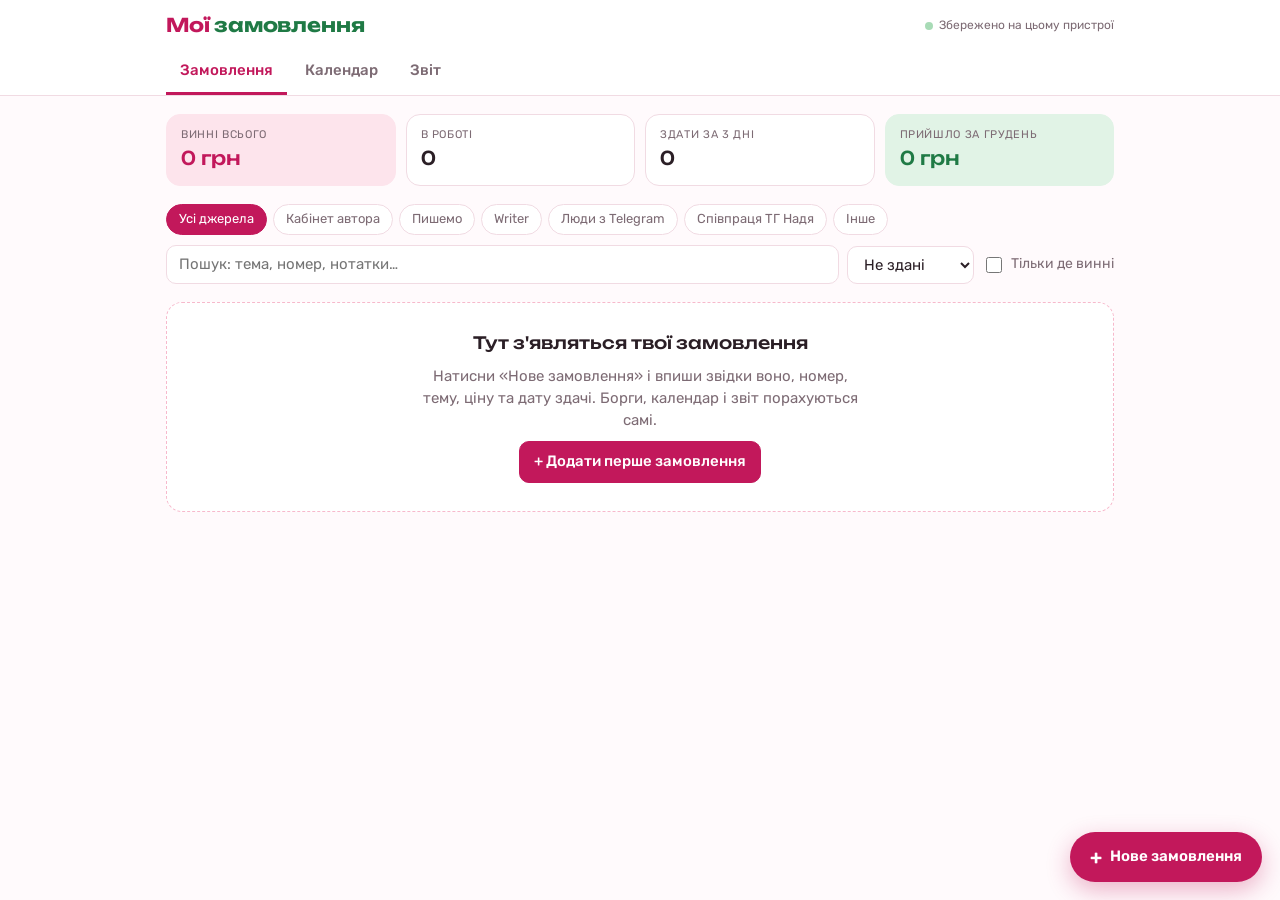
==== commit 3d402e67: "Count payments by the month they arrived Orders and sums without orders get a payment date; the repo" ====
--- a/zarobitky/index.html
+++ b/zarobitky/index.html
@@ -280,12 +280,23 @@
   const todayIso = () => iso(new Date());
   const fmtDate = s => s ? parse(s).toLocaleDateString("uk-UA", { day: "numeric", month: "short" }) : "—";
   const monthKey = s => s ? s.slice(0, 7) : "";
-  const left = o => Math.max(0, (+o.price || 0) - (+o.paid || 0));
+  // Total = base price + small extras (допи: a revision, a client's mistake).
+  const total = o => (+o.price || 0) + (+o.dop || 0);
+  const left = o => Math.max(0, total(o) - (+o.paid || 0));
+  const leftX = x => Math.max(0, (+x.amount || 0) - (+x.paid || 0));
+  // Money that came in during month mk, by payment date; without a date, the work's own month.
+  const paidIn = mk =>
+    state.orders.filter(o => monthKey(o.paidOn || o.received) === mk).reduce((s, o) => s + (+o.paid || 0), 0) +
+    state.extras.filter(x => (x.paidOn ? monthKey(x.paidOn) : x.month) === mk).reduce((s, x) => s + (+x.paid || 0), 0);
   const daysTo = s => Math.round((parse(s) - parse(todayIso())) / 86400000);
   const monthName = (y, m) => { const t = new Date(y, m, 1).toLocaleDateString("uk-UA", { month: "long", year: "numeric" }); return t.charAt(0).toUpperCase() + t.slice(1); };
 
   const state = {
+    items: [],
     orders: [],
+    extras: [],
+    editExtra: null,
+    confirmX: null,
     tab: "orders",
     filterSrc: "all",
     filterStatus: "active",
@@ -309,11 +320,17 @@
   function savedLabel() {
     return store.mode === "cloud" ? "Збережено в акаунті" : "Збережено на цьому пристрої";
   }
+  // Orders and "sums without works" (kind: "extra") live in one collection.
+  function split() {
+    state.orders = state.items.filter(o => o.kind !== "extra");
+    state.extras = state.items.filter(o => o.kind === "extra");
+  }
   function loadLocal() {
-    try { state.orders = JSON.parse(localStorage.getItem(LS_KEY) || "[]"); } catch { state.orders = []; }
+    try { state.items = JSON.parse(localStorage.getItem(LS_KEY) || "[]"); } catch { state.items = []; }
+    split();
   }
   function saveLocal() {
-    try { localStorage.setItem(LS_KEY, JSON.stringify(state.orders)); return true; } catch { return false; }
+    try { localStorage.setItem(LS_KEY, JSON.stringify(state.items)); return true; } catch { return false; }
   }
 
   async function initStore() {
@@ -325,7 +342,8 @@
           store.mode = "cloud";
           store.col = db.collection("data/users/" + uid);
           store.col.onSnapshot(snap => {
-            state.orders = snap.docs.map(d => ({ ...d.data(), id: d.id }));
+            state.items = snap.docs.map(d => ({ ...d.data(), id: d.id }));
+            split();
             setSaveState(savedLabel());
             render();
           }, () => {
@@ -342,8 +360,9 @@
   }
 
   async function persist(order) {
-    const i = state.orders.findIndex(o => o.id === order.id);
-    if (i >= 0) state.orders[i] = order; else state.orders.push(order);
+    const i = state.items.findIndex(o => o.id === order.id);
+    if (i >= 0) state.items[i] = order; else state.items.push(order);
+    split();
     render();
     if (store.mode === "cloud") {
       setSaveState("Зберігаю…", true);
@@ -355,7 +374,8 @@
     }
   }
   async function remove(id) {
-    state.orders = state.orders.filter(o => o.id !== id);
+    state.items = state.items.filter(o => o.id !== id);
+    split();
     render();
     if (store.mode === "cloud") {
       try { await store.col.doc(id).delete(); } catch { toast("Не вдалося видалити. Спробуй ще раз.", true); }
@@ -391,7 +411,7 @@
   }
   function card(o, withActions = true) {
     const l = left(o);
-    const pct = o.price ? Math.min(100, (o.paid / o.price) * 100) : 0;
+    const pct = total(o) ? Math.min(100, (o.paid / total(o)) * 100) : 0;
     const overdue = o.status !== "done" && o.deadline && daysTo(o.deadline) < 0;
     const actions = [];
     if (l > 0) actions.push(`<button class="btn sm soft-g" data-act="paidfull" data-id="${o.id}">Оплачено повністю</button>`);
@@ -408,7 +428,8 @@
         </div>
       </div>
       <div class="c-money num">
-        <div class="c-price">${money(o.price)}</div>
+        <div class="c-price">${money(total(o))}</div>
+        ${+o.dop ? `<div class="muted" style="font-size:12px">${money(o.price)} + ${money(o.dop)} допи</div>` : ""}
         <div class="bar" title="Оплачено ${Math.round(pct)}%"><i style="width:${pct}%"></i></div>
         <div class="c-left ${l > 0 ? "debt" : "ok"}">${l > 0 ? `Винні ${money(l)}` : "Оплачено"}</div>
       </div>
@@ -420,9 +441,9 @@
   function viewOrders() {
     const all = state.orders;
     const active = all.filter(o => o.status !== "done");
-    const debtTotal = all.reduce((s, o) => s + left(o), 0);
+    const debtTotal = all.reduce((s, o) => s + left(o), 0) + state.extras.reduce((s, x) => s + leftX(x), 0);
     const mk = monthKey(todayIso());
-    const paidMonth = all.filter(o => monthKey(o.received) === mk).reduce((s, o) => s + (+o.paid || 0), 0);
+    const paidMonth = paidIn(mk);
     const near = active.filter(o => o.deadline && daysTo(o.deadline) <= 3).length;
 
     let list = all.slice();
@@ -460,7 +481,7 @@
         <div class="stat p"><small>Винні всього</small><strong>${money(debtTotal)}</strong></div>
         <div class="stat"><small>В роботі</small><strong>${active.length}</strong></div>
         <div class="stat"><small>Здати за 3 дні</small><strong>${near}</strong></div>
-        <div class="stat g"><small>Оплачено за ${new Date().toLocaleDateString("uk-UA", { month: "long" })}</small><strong>${money(paidMonth)}</strong></div>
+        <div class="stat g"><small>Прийшло за ${new Date().toLocaleDateString("uk-UA", { month: "long" })}</small><strong>${money(paidMonth)}</strong></div>
       </section>
       <section class="filters">
         <div class="chips">${chips}</div>
@@ -534,16 +555,24 @@
     const given = state.orders.filter(o => monthKey(o.received) === mk).sort((a, b) => (a.received || "").localeCompare(b.received || ""));
     const done = state.orders.filter(o => monthKey(o.submitted) === mk);
     const doneOfGiven = given.filter(o => o.status === "done").length;
-    const sum = given.reduce((s, o) => s + (+o.price || 0), 0);
-    const paid = given.reduce((s, o) => s + (+o.paid || 0), 0);
+    const xs = state.extras.filter(x => x.month === mk);
+    const oSum = given.reduce((s, o) => s + total(o), 0);
+    const oPaid = given.reduce((s, o) => s + (+o.paid || 0), 0);
+    const sum = oSum + xs.reduce((s, x) => s + (+x.amount || 0), 0);
+    const paid = oPaid + xs.reduce((s, x) => s + (+x.paid || 0), 0);
     const owed = Math.max(0, sum - paid);
-    const allOwed = state.orders.reduce((s, o) => s + left(o), 0);
+    const allOwed = state.orders.reduce((s, o) => s + left(o), 0) + state.extras.reduce((s, x) => s + leftX(x), 0);
+    const allEarned = state.orders.reduce((s, o) => s + total(o), 0) + state.extras.reduce((s, x) => s + (+x.amount || 0), 0);
+    const allPaid = state.orders.reduce((s, o) => s + (+o.paid || 0), 0) + state.extras.reduce((s, x) => s + (+x.paid || 0), 0);
     const paidPct = sum ? (paid / sum) * 100 : 0;
 
     const bySrc = SOURCES.map(s => {
       const g = given.filter(o => o.source === s.id);
-      return { s, n: g.length, sum: g.reduce((a, o) => a + (+o.price || 0), 0), paid: g.reduce((a, o) => a + (+o.paid || 0), 0) };
-    }).filter(r => r.n);
+      const gx = xs.filter(x => x.source === s.id);
+      return { s, n: g.length,
+        sum: g.reduce((a, o) => a + total(o), 0) + gx.reduce((a, x) => a + (+x.amount || 0), 0),
+        paid: g.reduce((a, o) => a + (+o.paid || 0), 0) + gx.reduce((a, x) => a + (+x.paid || 0), 0) };
+    }).filter(r => r.n || r.sum);
     const maxSum = Math.max(1, ...bySrc.map(r => r.sum));
 
     const byType = {};
@@ -551,14 +580,15 @@
 
     const debtors = SOURCES.map(s => {
       const os = state.orders.filter(o => o.source === s.id && left(o) > 0);
-      return { s, os, total: os.reduce((a, o) => a + left(o), 0) };
+      const ox = state.extras.filter(x => x.source === s.id && leftX(x) > 0);
+      return { s, os, ox, total: os.reduce((a, o) => a + left(o), 0) + ox.reduce((a, x) => a + leftX(x), 0) };
     }).filter(r => r.total > 0);
 
     const givenRows = given.map(o => `<tr class="clk" data-open="${o.id}">
         <td class="num">${fmtDate(o.received)}</td>
         <td>${esc(o.topic || "Без теми")}<div class="muted" style="font-size:12px">${esc(srcById(o.source).name)}${o.orderNo ? " · № " + esc(o.orderNo) : ""}${o.type ? " · " + esc(o.type) : ""}</div></td>
         <td>${statusPill(o)}</td>
-        <td class="r num">${money(o.price)}</td>
+        <td class="r num">${money(total(o))}</td>
         <td class="r num">${money(o.paid)}</td>
         <td class="r num" style="color:${left(o) ? "var(--pink-d)" : "var(--green-d)"}">${money(left(o))}</td>
       </tr>`).join("");
@@ -575,37 +605,39 @@
       <section class="summary num">
         <div class="stat"><small>Дали робіт</small><strong>${given.length}</strong></div>
         <div class="stat g"><small>Здала за місяць</small><strong>${done.length}</strong></div>
-        <div class="stat g"><small>Виплатили</small><strong>${money(paid)}</strong></div>
-        <div class="stat p"><small>Ще мають заплатити</small><strong>${money(owed)}</strong></div>
+        <div class="stat g"><small>Виплатили цього місяця</small><strong>${money(paidIn(mk))}</strong></div>
+        <div class="stat p"><small>Ще винні (усього)</small><strong>${money(allOwed)}</strong></div>
       </section>
       <section class="two">
         <div class="panel">
-          <h3>Гроші за замовлення цього місяця</h3>
+          <h3>Зароблено за роботи цього місяця</h3>
           <div class="c-price num">${money(sum)} <span class="muted" style="font-size:13px;font-family:var(--font-body)">загалом</span></div>
           <div class="money-split" title="Оплачено ${Math.round(paidPct)}%"><i style="width:${paidPct}%"></i></div>
-          <div class="ms-legend num"><span style="color:var(--green-d)">Оплачено ${money(paid)} (${Math.round(paidPct)}%)</span><span style="color:var(--pink-d)">Залишок ${money(owed)}</span></div>
+          <div class="ms-legend num"><span style="color:var(--green-d)">З них оплачено ${money(paid)} (${Math.round(paidPct)}%)</span><span style="color:var(--pink-d)">Ще винні ${money(owed)}</span></div>
           <div class="muted" style="font-size:13px">З робіт, що дали цього місяця, вже здано ${doneOfGiven} з ${given.length}. Борг за всі місяці разом: <b style="color:var(--pink-d)">${money(allOwed)}</b>.</div>
+          <div class="muted" style="font-size:13px">За весь час зароблено <b style="color:var(--ink)">${money(allEarned)}</b>, виплачено <b style="color:var(--green-d)">${money(allPaid)}</b>.</div>
         </div>
         <div class="panel">
           <h3>Звідки замовлення</h3>
-          ${bySrc.length ? `<div class="srcbar num">${bySrc.map(r => `<div class="row"><span>${esc(r.s.name)}</span><div class="track"><i style="width:${(r.sum / maxSum) * 100}%;background:${r.s.fg === "#ffffff" ? r.s.bg : r.s.fg}"></i></div><span style="text-align:right">${r.n} шт.</span></div>`).join("")}</div>
+          ${bySrc.length ? `<div class="srcbar num">${bySrc.map(r => `<div class="row"><span>${esc(r.s.name)}</span><div class="track"><i style="width:${(r.sum / maxSum) * 100}%;background:${r.s.fg === "#ffffff" ? r.s.bg : r.s.fg}"></i></div><span style="text-align:right">${r.n ? r.n + " шт." : "—"}</span></div>`).join("")}</div>
           <div class="tbl-wrap"><table class="num"><thead><tr><th>Джерело</th><th class="r">Сума</th><th class="r">Оплачено</th><th class="r">Винні</th></tr></thead><tbody>
           ${bySrc.map(r => `<tr><td>${esc(r.s.name)}</td><td class="r">${money(r.sum)}</td><td class="r">${money(r.paid)}</td><td class="r">${money(r.sum - r.paid)}</td></tr>`).join("")}
           </tbody></table></div>` : `<p class="muted">У цьому місяці замовлень ще немає.</p>`}
         </div>
       </section>
+      ${viewExtras(mk, xs)}
       <section class="panel">
         <h3>Які роботи давали (${given.length})</h3>
         ${Object.keys(byType).length ? `<div class="chips">${Object.entries(byType).sort((a, b) => b[1] - a[1]).map(([t, n]) => `<span class="pill st-done">${esc(t)}: ${n}</span>`).join("")}</div>` : ""}
         ${given.length ? `<div class="tbl-wrap"><table><thead><tr><th>Дали</th><th>Тема</th><th>Статус</th><th class="r">Ціна</th><th class="r">Оплачено</th><th class="r">Винні</th></tr></thead>
           <tbody>${givenRows}</tbody>
-          <tfoot class="num"><tr><td colspan="3">Разом</td><td class="r">${money(sum)}</td><td class="r">${money(paid)}</td><td class="r">${money(owed)}</td></tr></tfoot></table></div>`
+          <tfoot class="num"><tr><td colspan="3">Разом</td><td class="r">${money(oSum)}</td><td class="r">${money(oPaid)}</td><td class="r">${money(Math.max(0, oSum - oPaid))}</td></tr></tfoot></table></div>`
           : `<p class="muted">Дата «Коли дали» визначає місяць замовлення. Додай замовлення, і воно з'явиться тут.</p>`}
       </section>
       <section class="panel">
         <h3>Хто ще винен (за весь час)</h3>
         ${debtors.length ? `<div class="tbl-wrap"><table class="num"><thead><tr><th>Джерело</th><th>Замовлення</th><th class="r">Винні</th></tr></thead><tbody>
-          ${debtors.map(r => `<tr><td>${esc(r.s.name)}</td><td>${r.os.map(o => esc(o.orderNo ? "№ " + o.orderNo : (o.topic || "").slice(0, 30))).join(", ")}</td><td class="r" style="color:var(--pink-d)">${money(r.total)}</td></tr>`).join("")}
+          ${debtors.map(r => `<tr><td>${esc(r.s.name)}</td><td>${r.os.map(o => esc(o.orderNo ? "№ " + o.orderNo : (o.topic || "").slice(0, 30))).concat(r.ox.length ? ["без деталей: " + money(r.ox.reduce((a, x) => a + leftX(x), 0))] : []).join(", ")}</td><td class="r" style="color:var(--pink-d)">${money(r.total)}</td></tr>`).join("")}
           </tbody><tfoot><tr><td colspan="2">Разом</td><td class="r">${money(allOwed)}</td></tr></tfoot></table></div>` : `<p class="muted">Ніхто нічого не винен.</p>`}
       </section>
       <section class="panel backup">
@@ -614,6 +646,36 @@
         <div class="inline-btns"><button class="btn sm" data-act="copyjson">Скопіювати всі дані</button></div>
         <textarea id="importBox" placeholder="Встав сюди скопійовані дані, щоб відновити їх"></textarea>
         <div class="inline-btns"><button class="btn sm soft-g" data-act="import">Відновити з тексту</button></div>
+      </section>`;
+  }
+
+  function viewExtras(mk, xs) {
+    const ed = state.extras.find(x => x.id === state.editExtra) || null;
+    const v = ed || { source: "pyshemo", amount: "", paid: "", note: "" };
+    const rows = xs.map(x => `<tr>
+        <td>${esc(srcById(x.source).name)}${x.note ? `<div class="muted" style="font-size:12px">${esc(x.note)}</div>` : ""}</td>
+        <td class="r num">${money(x.amount)}</td>
+        <td class="r num">${money(x.paid)}</td>
+        <td class="r num" style="color:${leftX(x) ? "var(--pink-d)" : "var(--green-d)"}">${money(leftX(x))}</td>
+        <td class="r">${state.confirmX === x.id
+          ? `<span class="confirm-del">Видалити? <button class="btn sm pink" data-act="xdelyes" data-id="${x.id}">Так</button><button class="btn sm" data-act="xdelno">Ні</button></span>`
+          : `<button class="btn sm" data-act="xedit" data-id="${x.id}">Змінити</button> <button class="btn sm ghost" style="color:var(--pink-d)" data-act="xdel" data-id="${x.id}">Видалити</button>`}</td>
+      </tr>`).join("");
+    return `<section class="panel">
+        <h3>Суми без робіт</h3>
+        <p class="muted" style="margin:0;font-size:13px">Гроші, які рахуються у звіті, але без окремого замовлення в списку. Наприклад, роботи, які ти не вносила.</p>
+        ${xs.length ? `<div class="tbl-wrap"><table><thead><tr><th>Джерело</th><th class="r">Сума</th><th class="r">Оплачено</th><th class="r">Винні</th><th></th></tr></thead><tbody>${rows}</tbody></table></div>` : ""}
+        <div class="form">
+          <div class="field"><label for="x-source">Звідки</label><select id="x-source">${SOURCES.map(s => `<option value="${s.id}"${s.id === v.source ? " selected" : ""}>${esc(s.name)}</option>`).join("")}</select></div>
+          <div class="field"><label for="x-note">Коментар</label><input id="x-note" value="${esc(v.note)}" placeholder="напр. роботи, які не вносила"></div>
+          <div class="field"><label for="x-amount">Сума, грн</label><input id="x-amount" type="number" inputmode="decimal" min="0" value="${esc(v.amount)}"></div>
+          <div class="field"><label for="x-paid">Оплачено, грн</label><input id="x-paid" type="number" inputmode="decimal" min="0" value="${esc(v.paid)}"></div>
+          <div class="field"><label for="x-paidOn">Коли оплатили</label><input id="x-paidOn" type="date" value="${esc(v.paidOn || "")}"></div>
+        </div>
+        <div class="inline-btns">
+          <button class="btn sm soft-g" data-act="xsave">${ed ? "Зберегти зміни" : "Додати суму за цей місяць"}</button>
+          ${ed ? `<button class="btn sm" data-act="xcancel">Скасувати</button>` : ""}
+        </div>
       </section>`;
   }
 
@@ -648,8 +710,10 @@
 
             <div class="fsec">Оплата</div>
             <div class="field"><label for="f-price">Ціна, грн</label><input id="f-price" type="number" inputmode="decimal" min="0" step="1" value="${esc(o.price)}"></div>
+            <div class="field"><label for="f-dop">Допи, грн</label><input id="f-dop" type="number" inputmode="decimal" min="0" step="1" value="${esc(o.dop || "")}" placeholder="за правку, якщо клієнт помилився"></div>
             <div class="field"><label for="f-paid">Скільки оплатили, грн</label><input id="f-paid" type="number" inputmode="decimal" min="0" step="1" value="${esc(o.paid)}"></div>
             <div class="field"><label>Ще мають оплатити</label><div class="calc num" id="f-left"></div></div>
+            <div class="field"><label for="f-paidOn">Коли оплатили (остання оплата)</label><input id="f-paidOn" type="date" value="${esc(o.paidOn || "")}"></div>
             <div class="field"><label>Швидко</label><div class="inline-btns">
               <button type="button" class="btn sm" data-pay="50">50%</button>
               <button type="button" class="btn sm" data-pay="100">100%</button>
@@ -680,16 +744,17 @@
       </div>`;
     const f = id => document.getElementById("f-" + id);
     const upd = () => {
-      const l = Math.max(0, (+f("price").value || 0) - (+f("paid").value || 0));
+      const l = Math.max(0, (+f("price").value || 0) + (+f("dop").value || 0) - (+f("paid").value || 0));
       f("left").textContent = l > 0 ? money(l) : "Нічого";
       f("left").classList.toggle("debt", l > 0);
     };
     upd();
     f("price").addEventListener("input", upd);
+    f("dop").addEventListener("input", upd);
     f("paid").addEventListener("input", upd);
     f("submitted").addEventListener("change", () => { if (f("submitted").value && f("status").value === "work") f("status").value = "done"; });
     document.querySelectorAll("[data-pay]").forEach(b => b.addEventListener("click", () => {
-      f("paid").value = Math.round((+f("price").value || 0) * (+b.dataset.pay) / 100); upd();
+      f("paid").value = Math.round(((+f("price").value || 0) + (+f("dop").value || 0)) * (+b.dataset.pay) / 100); upd();
     }));
     document.getElementById("revPlus").addEventListener("click", () => { f("revCount").value = (+f("revCount").value || 0) + 1; f("status").value = "rev"; });
     const close = () => (document.getElementById("modalRoot").innerHTML = "");
@@ -707,7 +772,8 @@
       const next = {
         id: o.id, created: o.created || new Date().toISOString(),
         source: f("source").value, orderNo: f("orderNo").value.trim(), topic: f("topic").value.trim(), type: f("type").value,
-        price: +f("price").value || 0, paid: +f("paid").value || 0, payNote: f("payNote").value.trim(),
+        price: +f("price").value || 0, dop: +f("dop").value || 0, paid: +f("paid").value || 0, payNote: f("payNote").value.trim(),
+        paidOn: f("paidOn").value || ((+f("paid").value || 0) > (+o.paid || 0) ? todayIso() : (o.paidOn || "")),
         uniq: f("uniq").value === "" ? "" : +f("uniq").value,
         received: f("received").value, deadline: f("deadline").value, submitted: f("submitted").value, status: f("status").value,
         revCount: +f("revCount").value || 0, revNote: f("revNote").value.trim(), notes: f("notes").value.trim(),
@@ -732,10 +798,32 @@
       e.stopPropagation();
       const o = state.orders.find(x => x.id === act.dataset.id);
       if (act.dataset.act === "new") return openForm();
-      if (act.dataset.act === "paidfull" && o) { persist({ ...o, paid: o.price }); toast("Позначено як оплачене"); return; }
+      if (act.dataset.act === "paidfull" && o) { persist({ ...o, paid: total(o), paidOn: todayIso() }); toast("Позначено як оплачене"); return; }
       if (act.dataset.act === "submit" && o) { persist({ ...o, submitted: todayIso(), status: "done" }); toast("Позначено як здане"); return; }
+      if (act.dataset.act === "xsave") {
+        const amount = +document.getElementById("x-amount").value || 0;
+        if (!amount) { toast("Впиши суму", true); return; }
+        const base = state.extras.find(x => x.id === state.editExtra);
+        const x = {
+          id: base ? base.id : newId(), kind: "extra",
+          month: base ? base.month : `${state.repY}-${pad(state.repM + 1)}`,
+          source: document.getElementById("x-source").value, amount,
+          paid: +document.getElementById("x-paid").value || 0,
+          paidOn: document.getElementById("x-paidOn").value,
+          note: document.getElementById("x-note").value.trim(),
+          created: base ? base.created : new Date().toISOString(),
+        };
+        state.editExtra = null;
+        persist(x); toast(base ? "Збережено" : "Суму додано");
+        return;
+      }
+      if (act.dataset.act === "xedit") { state.editExtra = act.dataset.id; state.confirmX = null; return render(); }
+      if (act.dataset.act === "xcancel") { state.editExtra = null; return render(); }
+      if (act.dataset.act === "xdel") { state.confirmX = act.dataset.id; return render(); }
+      if (act.dataset.act === "xdelno") { state.confirmX = null; return render(); }
+      if (act.dataset.act === "xdelyes") { state.confirmX = null; if (state.editExtra === act.dataset.id) state.editExtra = null; remove(act.dataset.id); toast("Суму видалено"); return; }
       if (act.dataset.act === "copyjson") {
-        const text = JSON.stringify(state.orders);
+        const text = JSON.stringify(state.items);
         try { await navigator.clipboard.writeText(text); toast("Скопійовано"); }
         catch { const box = document.getElementById("importBox"); box.value = text; box.select(); toast("Виділено — скопіюй вручну"); }
         return;
@@ -746,7 +834,7 @@
         if (!Array.isArray(data)) { toast("Текст не схожий на резервну копію", true); return; }
         let n = 0;
         for (const o of data) { if (o && typeof o === "object") { await persist({ ...o, id: o.id || newId() }); n++; } }
-        toast(`Відновлено замовлень: ${n}`);
+        toast(`Відновлено записів: ${n}`);
         return;
       }
     }
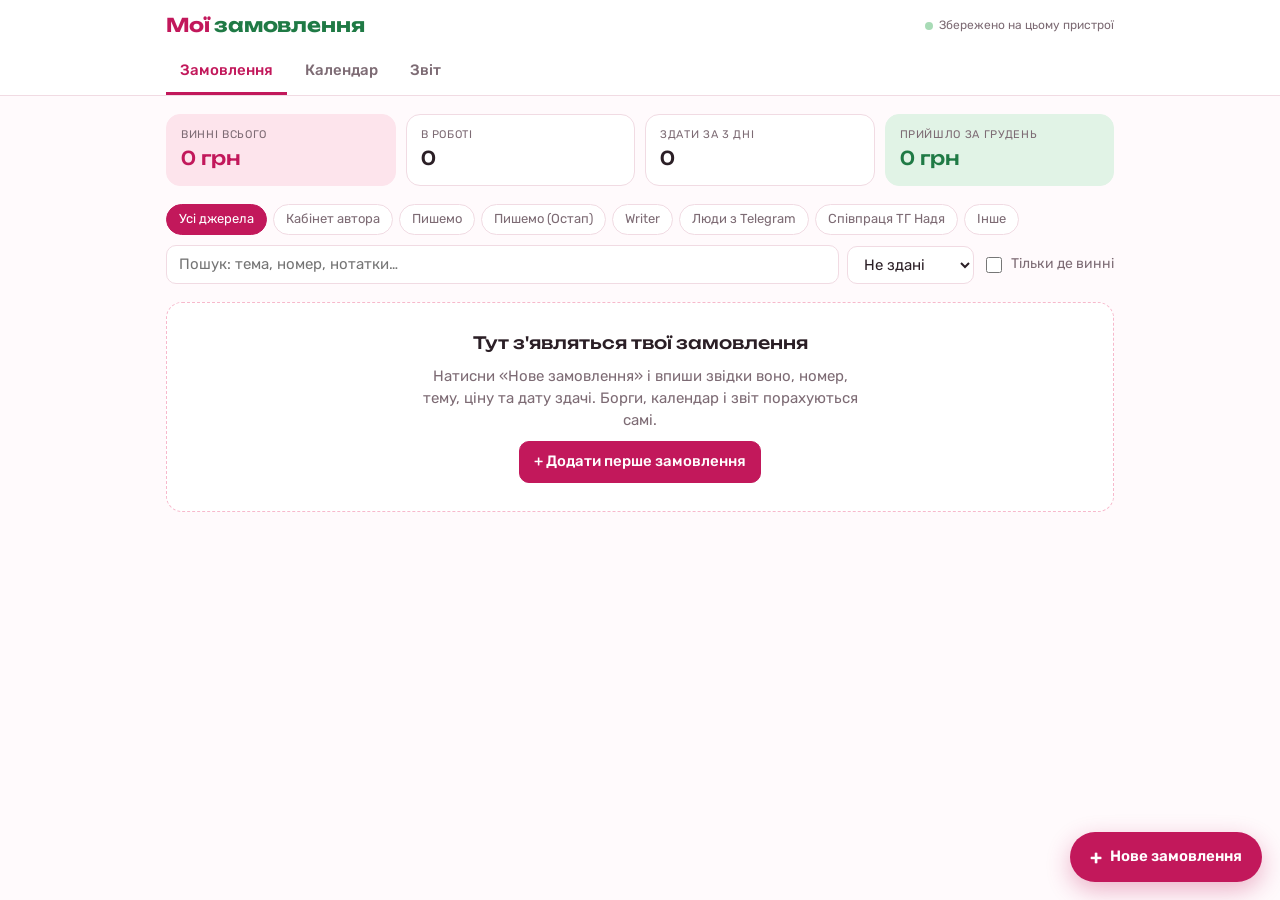
==== commit 8aad5acc: "Add separate Pyshemo (Ostap) source to earnings tracker Co-Authored-By: Claude Opus 5.5 <noreply@ant" ====
--- a/zarobitky/index.html
+++ b/zarobitky/index.html
@@ -262,12 +262,13 @@
   const SOURCES = [
     { id: "kabinet", name: "Кабінет автора", bg: "#fde4ec", fg: "#c2185b" },
     { id: "pyshemo", name: "Пишемо", bg: "#e1f3e6", fg: "#1f7a45" },
+    { id: "pyshemo_ostap", name: "Пишемо (Остап)", bg: "#a8dbb6", fg: "#0f3d22" },
     { id: "writer", name: "Writer", bg: "#c2185b", fg: "#ffffff" },
     { id: "tg", name: "Люди з Telegram", bg: "#1f7a45", fg: "#ffffff" },
     { id: "nadya", name: "Співпраця ТГ Надя", bg: "#f7b9cc", fg: "#6b0f33" },
     { id: "other", name: "Інше", bg: "#f3eef0", fg: "#7d6b74" },
   ];
-  const TYPES = ["Реферат", "Есе", "Контрольна", "Курсова", "Дипломна", "Магістерська", "Практичні", "Семінарські", "Лабораторна", "Звіт з практики", "Презентація", "Тези / стаття", "Інше"];
+  const TYPES = ["Реферат", "Есе", "Контрольна", "Курсова", "Дипломна", "Магістерська", "Практичні", "ІНДЗ", "Семінарські", "Лабораторна", "Звіт з практики", "Презентація", "Тези / стаття", "Інше"];
   const STATUSES = { work: "В роботі", rev: "На правках", done: "Здано" };
   const LS_KEY = "zarobitky.orders.v1";
 
@@ -423,7 +424,8 @@
         <div class="c-dates num">
           ${deadlineText(o)}
           ${o.submitted ? `<span>Здала: <b>${fmtDate(o.submitted)}</b></span>` : ""}
-          ${o.uniq !== "" && o.uniq != null ? `<span>Унікальність: <b>${esc(o.uniq)}%</b></span>` : ""}
+          ${o.uniqReq ? `<span>Треба унікальність: <b>від ${esc(o.uniqReq)}%</b></span>` : ""}
+          ${o.uniq !== "" && o.uniq != null ? `<span>Вийшло: <b>${esc(o.uniq)}%</b></span>` : ""}
           ${+o.revCount ? `<span>Правки: <b>${+o.revCount}</b></span>` : ""}
         </div>
       </div>
@@ -706,7 +708,8 @@
             <div class="field"><label for="f-orderNo">Номер замовлення</label><input id="f-orderNo" value="${esc(o.orderNo)}" placeholder="напр. 48213"></div>
             <div class="field full"><label for="f-topic">Тема</label><input id="f-topic" value="${esc(o.topic)}" placeholder="Тема роботи"></div>
             <div class="field"><label for="f-type">Тип роботи</label><select id="f-type"><option value="">—</option>${opt((o.type && !TYPES.includes(o.type) ? [...TYPES, o.type] : TYPES).map(t => ({ v: t, t })), o.type)}</select></div>
-            <div class="field"><label for="f-uniq">Унікальність, %</label><input id="f-uniq" type="number" inputmode="decimal" min="0" max="100" step="0.1" value="${esc(o.uniq)}" placeholder="напр. 85"></div>
+            <div class="field"><label for="f-uniqReq">Потрібна унікальність, %</label><input id="f-uniqReq" value="${esc(o.uniqReq || "")}" placeholder="напр. 80 або 80–90"></div>
+            <div class="field"><label for="f-uniq">Унікальність вийшла, %</label><input id="f-uniq" type="number" inputmode="decimal" min="0" max="100" step="0.1" value="${esc(o.uniq)}" placeholder="напр. 85"></div>
 
             <div class="fsec">Оплата</div>
             <div class="field"><label for="f-price">Ціна, грн</label><input id="f-price" type="number" inputmode="decimal" min="0" step="1" value="${esc(o.price)}"></div>
@@ -775,6 +778,7 @@
         price: +f("price").value || 0, dop: +f("dop").value || 0, paid: +f("paid").value || 0, payNote: f("payNote").value.trim(),
         paidOn: f("paidOn").value || ((+f("paid").value || 0) > (+o.paid || 0) ? todayIso() : (o.paidOn || "")),
         uniq: f("uniq").value === "" ? "" : +f("uniq").value,
+        uniqReq: f("uniqReq").value.trim().replace(/^від\s*/i, "").replace(/\s*%$/, ""),
         received: f("received").value, deadline: f("deadline").value, submitted: f("submitted").value, status: f("status").value,
         revCount: +f("revCount").value || 0, revNote: f("revNote").value.trim(), notes: f("notes").value.trim(),
       };
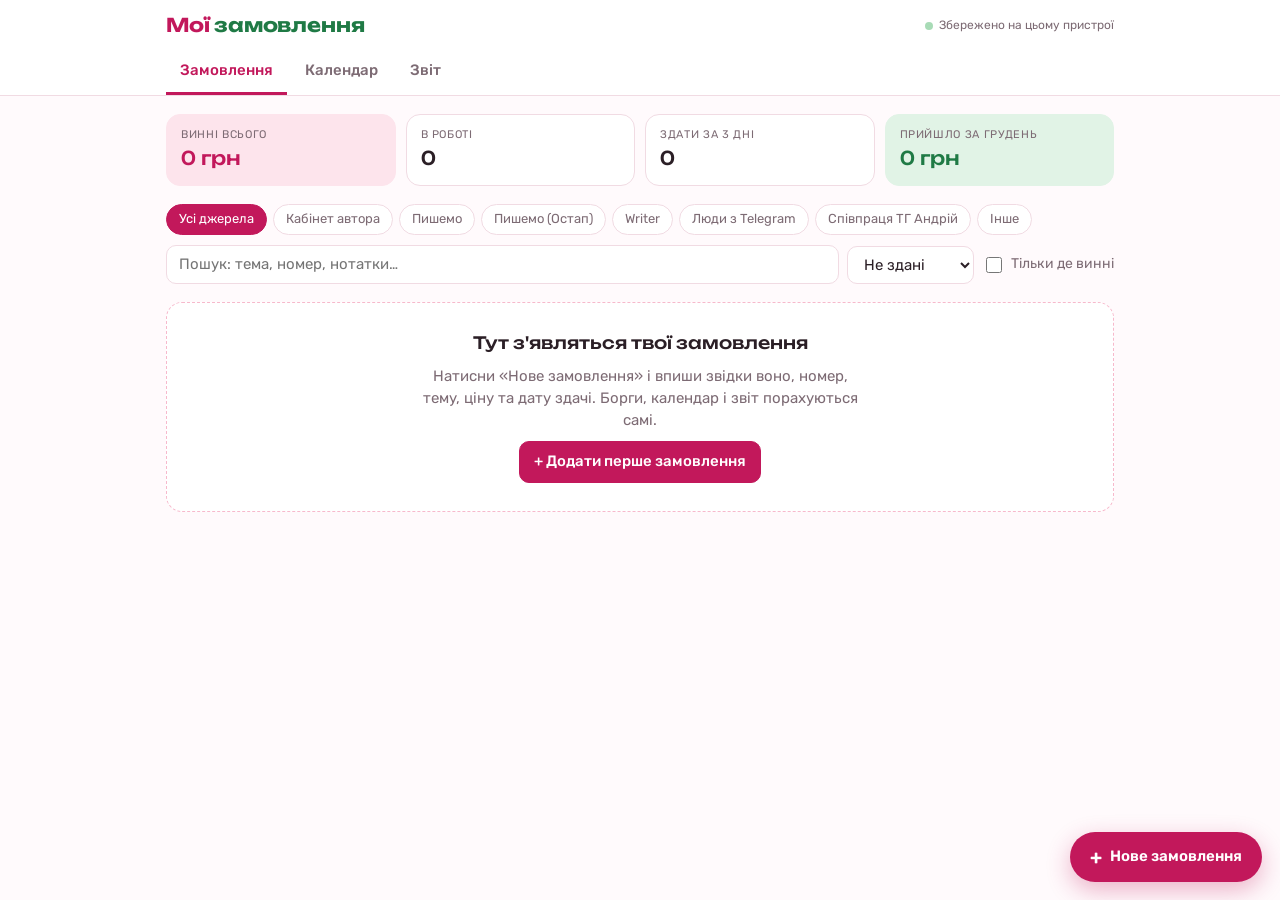
==== commit dcf91510: "Rename TG cooperation source to Andriy Co-Authored-By: Claude Opus 5.5 <noreply@anthropic.com> Claud" ====
--- a/zarobitky/index.html
+++ b/zarobitky/index.html
@@ -265,7 +265,7 @@
     { id: "pyshemo_ostap", name: "Пишемо (Остап)", bg: "#a8dbb6", fg: "#0f3d22" },
     { id: "writer", name: "Writer", bg: "#c2185b", fg: "#ffffff" },
     { id: "tg", name: "Люди з Telegram", bg: "#1f7a45", fg: "#ffffff" },
-    { id: "nadya", name: "Співпраця ТГ Надя", bg: "#f7b9cc", fg: "#6b0f33" },
+    { id: "nadya", name: "Співпраця ТГ Андрій", bg: "#f7b9cc", fg: "#6b0f33" },
     { id: "other", name: "Інше", bg: "#f3eef0", fg: "#7d6b74" },
   ];
   const TYPES = ["Реферат", "Есе", "Контрольна", "Курсова", "Дипломна", "Магістерська", "Практичні", "ІНДЗ", "Семінарські", "Лабораторна", "Звіт з практики", "Презентація", "Тези / стаття", "Інше"];
